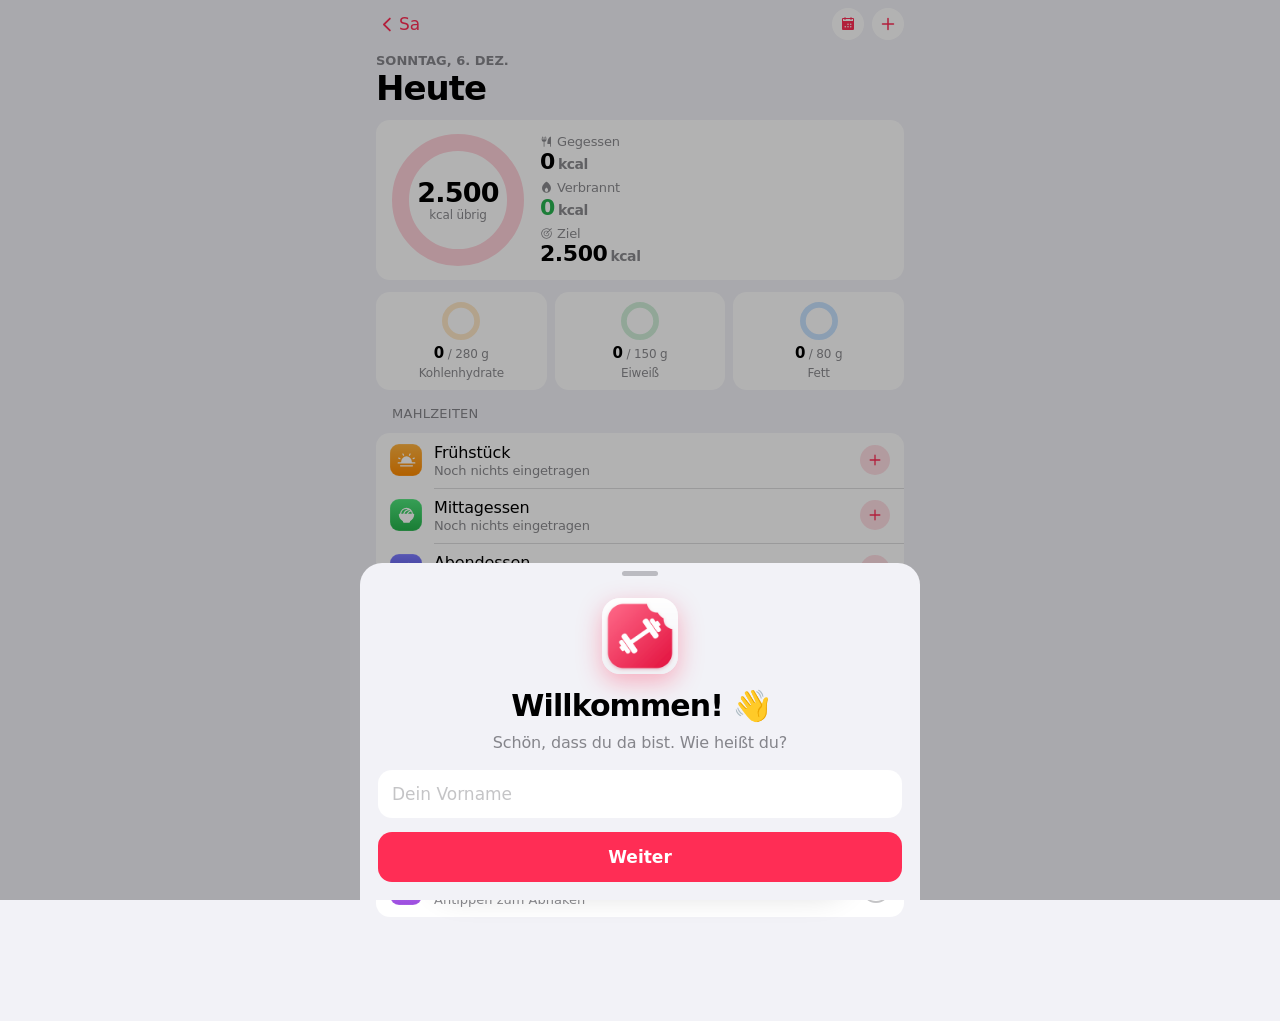
==== index.html @ ae77d9be "Biss Beta: Entwicklungs-Kopie von Biss mit eigenem Speicher und Cache Kopie von sillmorten/morten (S" ====
<!doctype html>
<html lang="de">
<head>
<meta charset="utf-8">
<meta name="viewport" content="width=device-width, initial-scale=1, maximum-scale=1, viewport-fit=cover">
<meta name="apple-mobile-web-app-capable" content="yes">
<meta name="mobile-web-app-capable" content="yes">
<meta name="apple-mobile-web-app-status-bar-style" content="black-translucent">
<meta name="apple-mobile-web-app-title" content="Biss Beta">
<meta name="theme-color" content="#f2f2f7" media="(prefers-color-scheme: light)">
<meta name="theme-color" content="#000000" media="(prefers-color-scheme: dark)">
<meta name="description" content="Biss: Kalorien- und Makro-Tracker ohne Abo. Alle Daten bleiben auf dem Gerät.">
<link rel="manifest" href="manifest.webmanifest">
<link rel="icon" href="icons/icon-32.png" sizes="32x32">
<link rel="icon" href="icons/icon-192.png" sizes="192x192">
<link rel="apple-touch-icon" href="icons/icon-180.png">
<title>Biss Beta</title>
<link rel="stylesheet" href="styles.css">
</head>
<body>
<main id="app"></main>
<nav class="tabbar" id="tabbar"></nav>
<div id="layer"></div>
<div id="toast" role="status" aria-live="polite"></div>
<script src="icons.js"></script>
<script src="foods.js"></script>
<script src="app.js"></script>
</body>
</html>
---- styles.css ----
/* iOS-artiger Look: gruppierte Listen, große Titel, schwebende Tab-Leiste */
:root {
  --bg: #f2f2f7; --g1: #ffffff; --g2: rgba(118,118,128,.12); --g3: #e5e5ea;
  --sep: rgba(60,60,67,.18); --l1: #000; --l2: rgba(60,60,67,.6); --l3: rgba(60,60,67,.3);
  --tint: #ff2d55; --grn: #28b350; --org: #ff9500; --blu: #007aff; --red: #ff3b30;
  --bar: rgba(249,249,251,.78); --barline: rgba(0,0,0,.08); --shadow: 0 8px 28px rgba(0,0,0,.12);
  --sheet: #f2f2f7; --sheetcard: #fff; --dim: rgba(0,0,0,.3);
  --font: -apple-system, BlinkMacSystemFont, "SF Pro Text", "Inter", "Segoe UI", Roboto, system-ui, sans-serif;
  color-scheme: light;
}
@media (prefers-color-scheme: dark) {
  :root {
    --bg: #000; --g1: #1c1c1e; --g2: rgba(118,118,128,.24); --g3: #2c2c2e;
    --sep: rgba(84,84,88,.6); --l1: #fff; --l2: rgba(235,235,245,.6); --l3: rgba(235,235,245,.3);
    --tint: #ff375f; --grn: #30d158; --org: #ff9f0a; --blu: #0a84ff; --red: #ff453a;
    --bar: rgba(30,30,32,.75); --barline: rgba(255,255,255,.1); --shadow: 0 8px 28px rgba(0,0,0,.5);
    --sheet: #1c1c1e; --sheetcard: #2c2c2e; --dim: rgba(0,0,0,.5);
    color-scheme: dark;
  }
}

* { box-sizing: border-box; -webkit-tap-highlight-color: transparent; }
html, body { margin: 0; background: var(--bg); color: var(--l1); font-family: var(--font); font-size: 16px; letter-spacing: -.01em; }
body { min-height: 100vh; overscroll-behavior-y: none; -webkit-user-select: none; user-select: none; }
input, textarea { -webkit-user-select: text; user-select: text; }
button { font: inherit; color: inherit; background: none; border: 0; padding: 0; cursor: pointer; }
button:focus-visible { outline: 2px solid var(--blu); outline-offset: 2px; }
input:focus { outline: none; }
[hidden] { display: none !important; }
.i { width: 1em; height: 1em; flex: none; display: block; }
.num { font-variant-numeric: tabular-nums; }

#app {
  padding: calc(env(safe-area-inset-top, 0px) + 6px) max(16px, env(safe-area-inset-left, 0px)) calc(env(safe-area-inset-bottom, 0px) + 104px) max(16px, env(safe-area-inset-right, 0px));
  max-width: 560px; margin: 0 auto; display: flex; flex-direction: column; gap: 12px;
}

/* Kopfzeile */
.nav { display: flex; align-items: center; justify-content: space-between; min-height: 36px; gap: 8px; }
.nav .grp { display: flex; align-items: center; gap: 8px; }
.navbtn { display: flex; align-items: center; gap: 2px; color: var(--tint); font-size: 17px; padding: 6px 2px; }
.navbtn .i { font-size: 19px; }
.circle { width: 32px; height: 32px; border-radius: 50%; background: var(--g1); color: var(--tint); display: flex; align-items: center; justify-content: center; }
.circle .i { font-size: 16px; }
.pillbtn { background: var(--g2); color: var(--tint); border-radius: 16px; padding: 6px 12px; font-size: 14px; font-weight: 600; }
.lt { margin: 0; font-size: 34px; font-weight: 700; letter-spacing: -.03em; line-height: 1.1; }
.lt small { display: block; font-size: 13px; font-weight: 600; color: var(--l2); letter-spacing: 0; text-transform: uppercase; margin-bottom: 2px; }

/* Karten */
.card { background: var(--g1); border-radius: 14px; padding: 14px 16px; }
.hero { display: flex; align-items: center; gap: 16px; }
.hero .ringwrap { position: relative; width: 132px; height: 132px; flex: none; }
.ringwrap svg { width: 100%; height: 100%; display: block; }
.ringlabel { position: absolute; inset: 0; display: flex; flex-direction: column; align-items: center; justify-content: center; }
.ringlabel b { font-size: 27px; font-weight: 700; letter-spacing: -.03em; }
.ringlabel span { font-size: 12px; color: var(--l2); font-weight: 500; }
.stats { flex: 1; display: flex; flex-direction: column; gap: 6px; min-width: 0; }
.st span { display: flex; align-items: center; gap: 4px; font-size: 13px; color: var(--l2); font-weight: 500; }
.st b { font-size: 22px; font-weight: 700; letter-spacing: -.02em; }
.st b em { font-style: normal; font-size: 14px; color: var(--l2); font-weight: 600; margin-left: 3px; }
.mac { display: grid; grid-template-columns: repeat(3, 1fr); gap: 8px; }
.mc { background: var(--g1); border-radius: 14px; padding: 10px 6px; display: flex; flex-direction: column; align-items: center; gap: 4px; text-align: center; }
.mc svg { width: 38px; height: 38px; }
.mc .v { font-size: 15px; font-weight: 700; }
.mc .v em { font-style: normal; color: var(--l2); font-weight: 500; font-size: 12px; }
.mc .k { font-size: 12px; color: var(--l2); font-weight: 500; }

/* Listen */
.hdr { font-size: 13px; color: var(--l2); text-transform: uppercase; font-weight: 500; padding: 4px 16px 0; letter-spacing: .02em; display: flex; justify-content: space-between; }
.foot { font-size: 13px; color: var(--l2); padding: 0 16px; line-height: 1.4; }
.list { background: var(--g1); border-radius: 14px; overflow: hidden; }
.it { display: flex; align-items: center; gap: 12px; padding: 10px 14px; min-height: 52px; position: relative; width: 100%; text-align: left; }
.it + .it::before { content: ""; position: absolute; top: 0; right: 0; left: 16px; border-top: .5px solid var(--sep); }
.it.hasic + .it::before, .list.icons .it + .it::before { left: 58px; }
button.it:active, .it.tap:active { background: var(--g2); }
.ic { width: 32px; height: 32px; border-radius: 9px; display: flex; align-items: center; justify-content: center; flex: none; color: #fff; box-shadow: inset 0 0 0 .5px rgba(255,255,255,.18); }
.ic .i { font-size: 19px; }
.it .n { flex: 1; min-width: 0; }
.it .n b { display: block; font-size: 16px; font-weight: 500; white-space: nowrap; overflow: hidden; text-overflow: ellipsis; }
.it .n span { display: block; font-size: 13px; color: var(--l2); white-space: nowrap; overflow: hidden; text-overflow: ellipsis; margin-top: 1px; }
.it .k { font-size: 15px; color: var(--l2); font-variant-numeric: tabular-nums; white-space: nowrap; }
.it .k.good { color: var(--grn); }
.chev { color: var(--l3); display: flex; }
.chev .i { font-size: 14px; }
.plus { width: 30px; height: 30px; border-radius: 50%; background: color-mix(in srgb, var(--tint) 16%, transparent); color: var(--tint); display: flex; align-items: center; justify-content: center; flex: none; }
.plus .i { font-size: 14px; }
.it.danger { color: var(--red); justify-content: center; font-weight: 500; }
.it.action { color: var(--tint); font-weight: 500; }
.it.action .i { font-size: 20px; }

/* Eingabezeilen */
.row-in { display: flex; align-items: center; gap: 12px; padding: 6px 14px; min-height: 48px; position: relative; }
.row-in + .row-in::before { content: ""; position: absolute; top: 0; right: 0; left: 16px; border-top: .5px solid var(--sep); }
.row-in label { flex: 1; font-size: 16px; }
.row-in input { width: 110px; text-align: right; font: inherit; font-size: 17px; color: var(--l1); background: transparent; border: 0; padding: 8px 0; }
.row-in input.wide { width: auto; flex: 1.4; min-width: 0; text-align: right; }
.row-in .u { color: var(--l2); font-size: 15px; width: 34px; }
input::placeholder { color: var(--l3); }

/* Segmente */
.seg { display: flex; background: var(--g2); border-radius: 9px; padding: 2px; }
.seg button { flex: 1; text-align: center; font-size: 13px; font-weight: 600; padding: 7px 0; border-radius: 7px; }
.seg button.on { background: var(--g1); box-shadow: 0 2px 6px rgba(0,0,0,.12); }
@media (prefers-color-scheme: dark) { .seg button.on { background: #636366; } }

/* Suche */
.searchrow { display: flex; gap: 8px; }
.srch { flex: 1; display: flex; align-items: center; gap: 8px; background: var(--g2); border-radius: 11px; padding: 0 10px; color: var(--l2); }
.srch .i { font-size: 17px; }
.srch input { flex: 1; min-width: 0; font: inherit; font-size: 17px; background: transparent; border: 0; color: var(--l1); padding: 10px 0; outline: none; }
.srch input::-webkit-search-cancel-button { display: none; }
.scanbtn { width: 46px; border-radius: 11px; background: var(--g2); color: var(--tint); display: flex; align-items: center; justify-content: center; }
.scanbtn .i { font-size: 22px; }
.empty { text-align: center; color: var(--l2); padding: 22px 16px; font-size: 15px; line-height: 1.45; }
.spin { width: 20px; height: 20px; border-radius: 50%; border: 2.5px solid var(--g2); border-top-color: var(--tint); animation: spin .8s linear infinite; margin: 0 auto; }
@keyframes spin { to { transform: rotate(360deg); } }

/* Tab-Leiste */
.tabbar {
  position: fixed; z-index: 20; left: max(14px, env(safe-area-inset-left, 0px)); right: max(14px, env(safe-area-inset-right, 0px));
  bottom: calc(env(safe-area-inset-bottom, 0px) + 10px); max-width: 420px; margin: 0 auto; height: 62px; border-radius: 31px;
  background: var(--bar); -webkit-backdrop-filter: blur(22px) saturate(1.6); backdrop-filter: blur(22px) saturate(1.6);
  border: .5px solid var(--barline); display: flex; justify-content: space-around; align-items: center; box-shadow: var(--shadow); padding: 0 6px;
}
.tb { display: flex; flex-direction: column; align-items: center; gap: 2px; font-size: 10px; font-weight: 600; color: var(--l2); padding: 6px 18px; border-radius: 24px; }
.tb .i { font-size: 24px; }
.tb.on { color: var(--tint); background: var(--g2); }

/* Ebenen: Sheets und Vollbild-Seiten */
.dim { position: fixed; inset: 0; background: var(--dim); z-index: 40; opacity: 0; transition: opacity .25s; }
.dim.in { opacity: 1; }
.sheet {
  position: fixed; left: 0; right: 0; bottom: 0; z-index: 41; max-height: 92vh; overflow-y: auto; -webkit-overflow-scrolling: touch;
  background: var(--sheet); border-radius: 22px 22px 0 0; max-width: 560px; margin: 0 auto;
  padding: 8px max(18px, env(safe-area-inset-left, 0px)) calc(env(safe-area-inset-bottom, 0px) + 18px) max(18px, env(safe-area-inset-right, 0px));
  display: flex; flex-direction: column; gap: 14px; transform: translateY(100%); transition: transform .32s cubic-bezier(.2,.9,.3,1);
}
.sheet.in { transform: none; }
.sheet .list, .sheet .card { background: var(--sheetcard); }
.grab { width: 36px; height: 5px; border-radius: 3px; background: var(--l3); margin: 0 auto; flex: none; }
.sh { display: flex; justify-content: space-between; align-items: flex-start; gap: 12px; }
.sh .t { min-width: 0; }
.sh b { display: block; font-size: 20px; font-weight: 700; letter-spacing: -.02em; }
.sh span { color: var(--l2); font-size: 14px; }
.xb { width: 30px; height: 30px; border-radius: 50%; background: var(--g2); display: flex; align-items: center; justify-content: center; color: var(--l2); flex: none; }
.xb .i { font-size: 14px; }
.xb.star { color: var(--org); }
.sh .acts { display: flex; gap: 8px; }
.amt { display: flex; align-items: baseline; justify-content: center; gap: 6px; }
.amt input { width: 2.2em; max-width: 100%; text-align: center; font: inherit; font-size: 56px; font-weight: 700; letter-spacing: -.04em; background: transparent; border: 0; color: var(--l1); padding: 0; outline: none; }
.amt span { font-size: 20px; color: var(--l2); font-weight: 600; }
.pills { display: flex; gap: 8px; justify-content: center; flex-wrap: wrap; }
.pill { padding: 8px 14px; border-radius: 18px; background: var(--g2); font-size: 14px; font-weight: 600; }
.pill.on { background: color-mix(in srgb, var(--tint) 20%, transparent); color: var(--tint); }
.nut { display: grid; grid-template-columns: repeat(4, 1fr); background: var(--sheetcard); border-radius: 14px; padding: 12px 0; text-align: center; }
.nut div + div { border-left: .5px solid var(--sep); }
.nut b { display: block; font-size: 17px; font-weight: 700; }
.nut span { font-size: 12px; color: var(--l2); }
.btn { display: block; width: 100%; background: var(--tint); color: #fff; border-radius: 14px; padding: 15px; text-align: center; font-weight: 600; font-size: 17px; }
.btn:active { opacity: .85; }
.btn.sec { background: var(--g2); color: var(--tint); }
.btn.del { background: transparent; color: var(--red); padding: 8px; }
.btn[disabled] { opacity: .4; }
.chips { display: flex; gap: 8px; flex-wrap: wrap; }
.chip { display: flex; align-items: center; gap: 6px; padding: 8px 12px; border-radius: 18px; background: var(--g2); font-size: 14px; font-weight: 600; }
.chip .i { font-size: 16px; }
.chip.on { background: var(--tint); color: #fff; }
.note { font-size: 13px; color: var(--l2); line-height: 1.45; text-align: center; }
.steps { margin: 0; padding: 0 0 0 20px; display: flex; flex-direction: column; gap: 10px; font-size: 15px; line-height: 1.45; }
.steps b { font-weight: 600; }
.qrbox { align-self: center; background: #fff; border-radius: 22px; padding: 14px; box-shadow: 0 6px 24px rgba(0,0,0,.08); }
.qrbox img { display: block; width: min(280px, 70vw); height: auto; }

.page {
  position: fixed; inset: 0; z-index: 30; background: var(--bg); overflow-y: auto; -webkit-overflow-scrolling: touch;
  transform: translateY(100%); transition: transform .32s cubic-bezier(.2,.9,.3,1);
}
.page.in { transform: none; }
.page .inner {
  max-width: 560px; margin: 0 auto; display: flex; flex-direction: column; gap: 12px;
  padding: calc(env(safe-area-inset-top, 0px) + 8px) max(16px, env(safe-area-inset-left, 0px)) calc(env(safe-area-inset-bottom, 0px) + 24px) max(16px, env(safe-area-inset-right, 0px));
}
.page .navtitle { font-weight: 600; font-size: 17px; color: var(--l1); }
.page .sticky { position: sticky; top: 0; z-index: 2; background: var(--bg); padding-top: calc(env(safe-area-inset-top, 0px) + 8px); margin-top: calc(-1 * (env(safe-area-inset-top, 0px) + 8px)); padding-bottom: 6px; display: flex; flex-direction: column; gap: 10px; }

/* Scanner */
.scanner { position: fixed; inset: 0; z-index: 120; background: #000; color: #fff; }
.scanner video { position: absolute; inset: 0; width: 100%; height: 100%; object-fit: cover; }
.scanframe { position: absolute; left: 50%; top: 42%; width: min(78vw, 340px); height: 170px; transform: translate(-50%, -50%); border-radius: 20px; box-shadow: 0 0 0 100vmax rgba(0,0,0,.5); border: 2px solid rgba(255,255,255,.9); }
.scanframe::after { content: ""; position: absolute; left: 12px; right: 12px; top: 50%; height: 2px; background: #ff375f; box-shadow: 0 0 12px #ff375f; animation: scanline 1.6s ease-in-out infinite alternate; }
@keyframes scanline { from { transform: translateY(-60px); } to { transform: translateY(60px); } }
.scantext { position: absolute; left: 0; right: 0; top: calc(42% + 110px); text-align: center; font-size: 16px; font-weight: 500; padding: 0 24px; }
.scanclose { position: absolute; top: calc(env(safe-area-inset-top, 0px) + 12px); right: max(16px, env(safe-area-inset-right, 0px)); width: 36px; height: 36px; border-radius: 50%; background: rgba(60,60,60,.6); display: flex; align-items: center; justify-content: center; color: #fff; -webkit-backdrop-filter: blur(10px); backdrop-filter: blur(10px); }
.scanclose .i { font-size: 16px; }
.scanmanual { position: absolute; left: 50%; transform: translateX(-50%); bottom: calc(env(safe-area-inset-bottom, 0px) + 36px); background: rgba(60,60,60,.6); color: #fff; padding: 12px 20px; border-radius: 22px; font-weight: 600; -webkit-backdrop-filter: blur(10px); backdrop-filter: blur(10px); white-space: nowrap; }

/* Verlauf */
.ctop { font-size: 13px; color: var(--l2); font-weight: 600; text-transform: uppercase; }
.big { display: flex; align-items: baseline; gap: 6px; margin-top: 2px; }
.big b { font-size: 28px; font-weight: 700; letter-spacing: -.03em; }
.big span { color: var(--l2); font-size: 14px; font-weight: 500; }
.range { font-size: 13px; color: var(--l2); }
.chart { display: flex; align-items: flex-end; gap: var(--gap, 8px); height: 150px; position: relative; margin-top: 10px; padding-bottom: 20px; }
.chart .goal { position: absolute; left: 0; right: 0; border-top: 1.5px dashed var(--l3); }
.chart .goal span { position: absolute; right: 0; top: -17px; font-size: 10px; color: var(--l2); font-weight: 600; }
.chart .col { flex: 1; height: 100%; display: flex; flex-direction: column; justify-content: flex-end; align-items: center; position: relative; min-width: 0; }
.chart .col i { width: 100%; border-radius: 4px 4px 2px 2px; background: var(--tint); min-height: 3px; }
.chart .col i.over { background: var(--org); }
.chart .col i.none { background: var(--g2); }
.chart .col i.today { opacity: .55; }
.chart .col em { position: absolute; bottom: -19px; font-style: normal; font-size: 11px; color: var(--l2); font-weight: 600; white-space: nowrap; }
.wchart svg { width: 100%; height: auto; display: block; }

#toast {
  position: fixed; left: 50%; bottom: calc(env(safe-area-inset-bottom, 0px) + 86px); transform: translate(-50%, 20px); z-index: 80;
  background: var(--l1); color: var(--bg); padding: 11px 18px; border-radius: 20px; font-size: 15px; font-weight: 600; opacity: 0;
  pointer-events: none; transition: opacity .2s, transform .2s; max-width: calc(100vw - 40px); text-align: center;
}
#toast.show { opacity: 1; transform: translate(-50%, 0); }

@media (prefers-reduced-motion: reduce) {
  .sheet, .page, .dim, #toast { transition: none; }
  .scanframe::after, .spin { animation: none; }
}

/* Begrüßung */
.greet { margin: -6px 0 2px; font-size: 16px; font-weight: 600; color: var(--l2); }
.hello { display: flex; flex-direction: column; align-items: center; text-align: center; gap: 8px; padding: 8px 4px 2px; }
.hello-ic { width: 76px; height: 76px; border-radius: 18px; box-shadow: 0 8px 24px color-mix(in srgb, var(--tint) 35%, transparent); }
.hello h2 { margin: 6px 0 0; font-size: 30px; font-weight: 800; letter-spacing: -.03em; }
.hello p { margin: 0; font-size: 16px; line-height: 1.45; color: var(--l2); max-width: 32ch; }

/* Streaks und Abzeichen */
.hdr button { text-transform: none; color: var(--tint); font-size: 15px; font-weight: 500; letter-spacing: 0; margin-top: -2px; }
.streak { align-self: flex-start; display: flex; align-items: center; gap: 6px; background: var(--g1); border-radius: 18px; padding: 7px 10px 7px 12px; font-size: 14px; font-weight: 600; margin-top: -4px; }
.streak b { font-weight: 800; color: var(--tint); }
.streak span { color: var(--l2); font-weight: 500; }
.streak span::before { content: "·"; margin-right: 6px; }
.streak .i { font-size: 12px; color: var(--l3); }
.streaks { display: grid; grid-template-columns: 1fr 1fr; padding: 16px 0; }
.sk { display: flex; flex-direction: column; align-items: center; text-align: center; gap: 1px; }
.sk + .sk { border-left: .5px solid var(--sep); }
.sk .e { font-size: 26px; line-height: 1.2; }
.sk b { font-size: 34px; font-weight: 800; letter-spacing: -.03em; line-height: 1.1; }
.sk span { font-size: 13px; color: var(--l2); font-weight: 500; }
.sk em { font-style: normal; font-size: 12px; color: var(--l2); margin-top: 4px; background: var(--g2); padding: 2px 8px; border-radius: 10px; font-weight: 600; }
.badges { display: grid; grid-template-columns: repeat(3, 1fr); gap: 8px; }
.bdg { background: var(--sheetcard); border-radius: 14px; padding: 12px 8px 10px; display: flex; flex-direction: column; align-items: center; text-align: center; gap: 2px; min-width: 0; }
.bdg .e { font-size: 34px; line-height: 1.15; margin-bottom: 2px; }
.bdg b { font-size: 13px; font-weight: 700; line-height: 1.2; }
.bdg span { font-size: 11px; color: var(--l2); line-height: 1.3; }
.bdg em { font-style: normal; font-size: 11px; font-weight: 600; color: var(--tint); margin-top: 4px; }
.bdg.off .e { filter: grayscale(1); opacity: .35; }
.bdg.off b { color: var(--l2); }
.bdg.off em { color: var(--l2); margin-top: 2px; }
.bdg i { display: block; width: 70%; height: 4px; border-radius: 2px; margin-top: 6px; background: linear-gradient(90deg, var(--tint) var(--p), var(--g2) var(--p)); }

/* Supplements */
.chk { width: 28px; height: 28px; border-radius: 50%; border: 2px solid var(--l3); display: flex; align-items: center; justify-content: center; color: transparent; flex: none; transition: background .15s, border-color .15s; }
.chk .i { font-size: 15px; }
.chk.on { background: var(--grn); border-color: var(--grn); color: #fff; }

/* Körper */
.iconbtn { display: flex; align-items: center; justify-content: center; gap: 8px; }
.iconbtn .i { font-size: 20px; }
.it.sel { background: color-mix(in srgb, var(--tint) 9%, transparent); }
.cmp { display: grid; grid-template-columns: 1fr 1fr; gap: 10px; padding: 12px; }
.cmp figure { margin: 0; display: flex; flex-direction: column; gap: 6px; }
.cmp img { width: 100%; aspect-ratio: 1; object-fit: cover; border-radius: 10px; background: var(--g2); display: block; }
.cmp figcaption { font-size: 12px; color: var(--l2); font-weight: 600; text-align: center; }
.cmp p { grid-column: 1 / -1; margin: 0; text-align: center; font-size: 13px; color: var(--l2); }
.phgrid { display: grid; grid-template-columns: repeat(3, 1fr); gap: 4px; border-radius: 14px; overflow: hidden; }
.phgrid button { position: relative; aspect-ratio: 1; background: var(--g2); }
.phgrid img { width: 100%; height: 100%; object-fit: cover; display: block; }
.phgrid img:not([src]), .cmp img:not([src]) { visibility: hidden; }
.phgrid span { position: absolute; left: 6px; bottom: 5px; font-size: 11px; font-weight: 700; color: #fff; text-shadow: 0 1px 3px rgba(0,0,0,.6); }
.phfull { width: 100%; border-radius: 14px; display: block; background: var(--g2); min-height: 200px; object-fit: contain; max-height: 68vh; }

.ver { text-align: center; font-size: 12px; color: var(--l3); margin: 4px 0 0; }
.ta { width: 100%; font: inherit; font-size: 17px; line-height: 1.4; color: var(--l1); background: var(--sheetcard); border: 0; border-radius: 14px; padding: 12px 14px; resize: none; }

/* Zeitraum-Navigation und Kalender */
.pnav { display: flex; align-items: center; justify-content: space-between; gap: 10px; }
.pnav > div { text-align: center; min-width: 0; }
.pnav b { display: block; font-size: 17px; font-weight: 700; }
.pnav span { font-size: 13px; color: var(--l2); }
.pnav .xb { color: var(--tint); }
.pnav .xb[disabled] { opacity: .3; }
.lt[data-act] { cursor: pointer; }
.cgrid { display: grid; grid-template-columns: repeat(7, 1fr); gap: 4px 0; margin-top: 12px; text-align: center; }
.cgrid em { font-style: normal; font-size: 12px; font-weight: 600; color: var(--l2); padding-bottom: 4px; }
.cd { position: relative; height: 42px; display: flex; align-items: center; justify-content: center; font-size: 17px; font-variant-numeric: tabular-nums; border-radius: 50%; width: 42px; margin: 0 auto; }
.cd i { position: absolute; bottom: 4px; left: 50%; width: 5px; height: 5px; margin-left: -2.5px; border-radius: 50%; }
.cd.td { color: var(--tint); font-weight: 700; }
.cd.sel { background: var(--tint); color: #fff; font-weight: 700; }
.cd.sel i { background: #fff !important; }
.cd.fut { color: var(--l3); }
.cd:active:not([disabled]) { background: var(--g2); }
i.g { background: var(--grn); }
i.o { background: var(--org); }
.clegend { display: flex; justify-content: center; gap: 16px; margin-top: 10px; font-size: 12px; color: var(--l2); }
.clegend span { display: flex; align-items: center; gap: 5px; }
.clegend i { width: 7px; height: 7px; border-radius: 50%; display: block; }

/* Ziel-Rechner */
.calcres .eta { margin-top: 12px; padding: 10px 12px; border-radius: 12px; background: color-mix(in srgb, var(--tint) 10%, transparent); font-size: 15px; line-height: 1.35; }
.calcres .eta b { color: var(--tint); }
.calcres .eta span { display: block; font-size: 13px; color: var(--l2); margin-top: 2px; }
#cAct .chk.on { background: var(--tint); border-color: var(--tint); }

/* Sperr-Bildschirm */
#lock { position: fixed; inset: 0; z-index: 100; background: var(--bg); display: flex; align-items: center; justify-content: center; padding: 24px; padding-top: calc(env(safe-area-inset-top, 0px) + 24px); padding-bottom: calc(env(safe-area-inset-bottom, 0px) + 24px); }
#lock { animation: lkFade .35s ease-out both; }
#lock .hello-ic { position: relative; width: 104px; height: 104px; border-radius: 24px; -webkit-tap-highlight-color: transparent; }
.lk-ic { position: relative; margin-bottom: 18px; animation: lkPop .6s cubic-bezier(.34,1.56,.64,1) both, lkFloat 3.2s ease-in-out .6s infinite; }
.lk-glow { position: absolute; inset: -14px; border-radius: 34px; background: var(--tint); opacity: .25; filter: blur(18px); animation: lkGlow 3.2s ease-in-out infinite; }
.lk-badge { position: absolute; right: -12px; bottom: -12px; width: 44px; height: 44px; border-radius: 50%; background: var(--g1); color: var(--tint); display: flex; align-items: center; justify-content: center; box-shadow: 0 4px 14px rgba(0,0,0,.18); transform-origin: 50% 20%; animation: lkDrop .5s cubic-bezier(.34,1.56,.64,1) .45s both, lkShake 3.2s ease-in-out 1.2s infinite; }
.lk-badge svg { width: 24px; height: 24px; }
.lk-in { animation: lkUp .5s ease-out both; }
@keyframes lkFade { from { opacity: 0; } }
@keyframes lkPop { from { opacity: 0; transform: scale(.5); } }
@keyframes lkFloat { 50% { transform: translateY(-8px); } }
@keyframes lkGlow { 50% { opacity: .45; transform: scale(1.06); } }
@keyframes lkDrop { from { opacity: 0; transform: translateY(-30px) scale(.4); } }
@keyframes lkShake { 0%, 30%, 100% { transform: rotate(0); } 5% { transform: rotate(-16deg); } 10% { transform: rotate(14deg); } 15% { transform: rotate(-10deg); } 20% { transform: rotate(6deg); } 25% { transform: rotate(-3deg); } }
@keyframes lkUp { from { opacity: 0; transform: translateY(14px); } }
#lock { overflow: hidden; }
#lock .hello { position: relative; z-index: 1; }
.lk-float { position: absolute; inset: 0; z-index: -1; pointer-events: none; }
.lk-float span { position: absolute; bottom: -60px; opacity: .4; animation: lkRise linear infinite; }
@keyframes lkRise { to { transform: translateY(calc(-100vh - 120px)) rotate(40deg); } }
.lk-badge { cursor: pointer; -webkit-tap-highlight-color: transparent; }
#lockIc { cursor: pointer; user-select: none; -webkit-user-select: none; -webkit-touch-callout: none; }
#lockIc.lk-rep { animation: lkRep .28s cubic-bezier(.34,1.56,.64,1); }
@keyframes lkRep { 40% { transform: scale(.86) translateY(6px); } 70% { transform: scale(1.08) translateY(-10px); } }
.lk-plus { position: absolute; top: -6px; font-weight: 800; font-size: 20px; color: var(--tint); pointer-events: none; animation: lkPlus .7s ease-out forwards; }
@keyframes lkPlus { to { opacity: 0; transform: translateY(-46px); } }
.lk-code { display: flex; gap: 8px; margin-top: 18px; width: min(320px, 86vw); }
.lk-code input { flex: 1; min-width: 0; font: inherit; font-size: 17px; color: var(--l1); background: var(--g1); border: 0; border-radius: 14px; padding: 12px 14px; box-shadow: 0 2px 10px rgba(0,0,0,.06); text-align: center; letter-spacing: .04em; }
.scanner.qr .scanframe { height: min(70vw, 280px); width: min(70vw, 280px); }
.scanner.qr .scantext { top: calc(42% + min(35vw, 140px) + 24px); }
.lk-code button { background: var(--tint); color: #fff; font-weight: 600; font-size: 17px; border-radius: 14px; padding: 0 18px; }
.lk-code.lk-no { animation: lkNo .4s ease-in-out; }
@keyframes lkNo { 20%, 60% { transform: translateX(-10px); } 40%, 80% { transform: translateX(10px); } }
#lock.lk-out { animation: lkOut .45s ease-in forwards; }
@keyframes lkOut { to { opacity: 0; transform: scale(1.08); } }
.lk-game { margin-top: 18px; display: flex; flex-direction: column; align-items: center; gap: 2px; }
.lk-game b { font-size: 40px; font-weight: 800; line-height: 1; color: var(--tint); font-variant-numeric: tabular-nums; }
.lk-game span { font-size: 13px; color: var(--l2); font-weight: 600; text-transform: uppercase; letter-spacing: .06em; }
.lk-game small { font-size: 14px; color: var(--l2); margin-top: 6px; }
@media (prefers-reduced-motion: reduce) { #lock, #lock * { animation: none !important; } .lk-float { display: none; } }
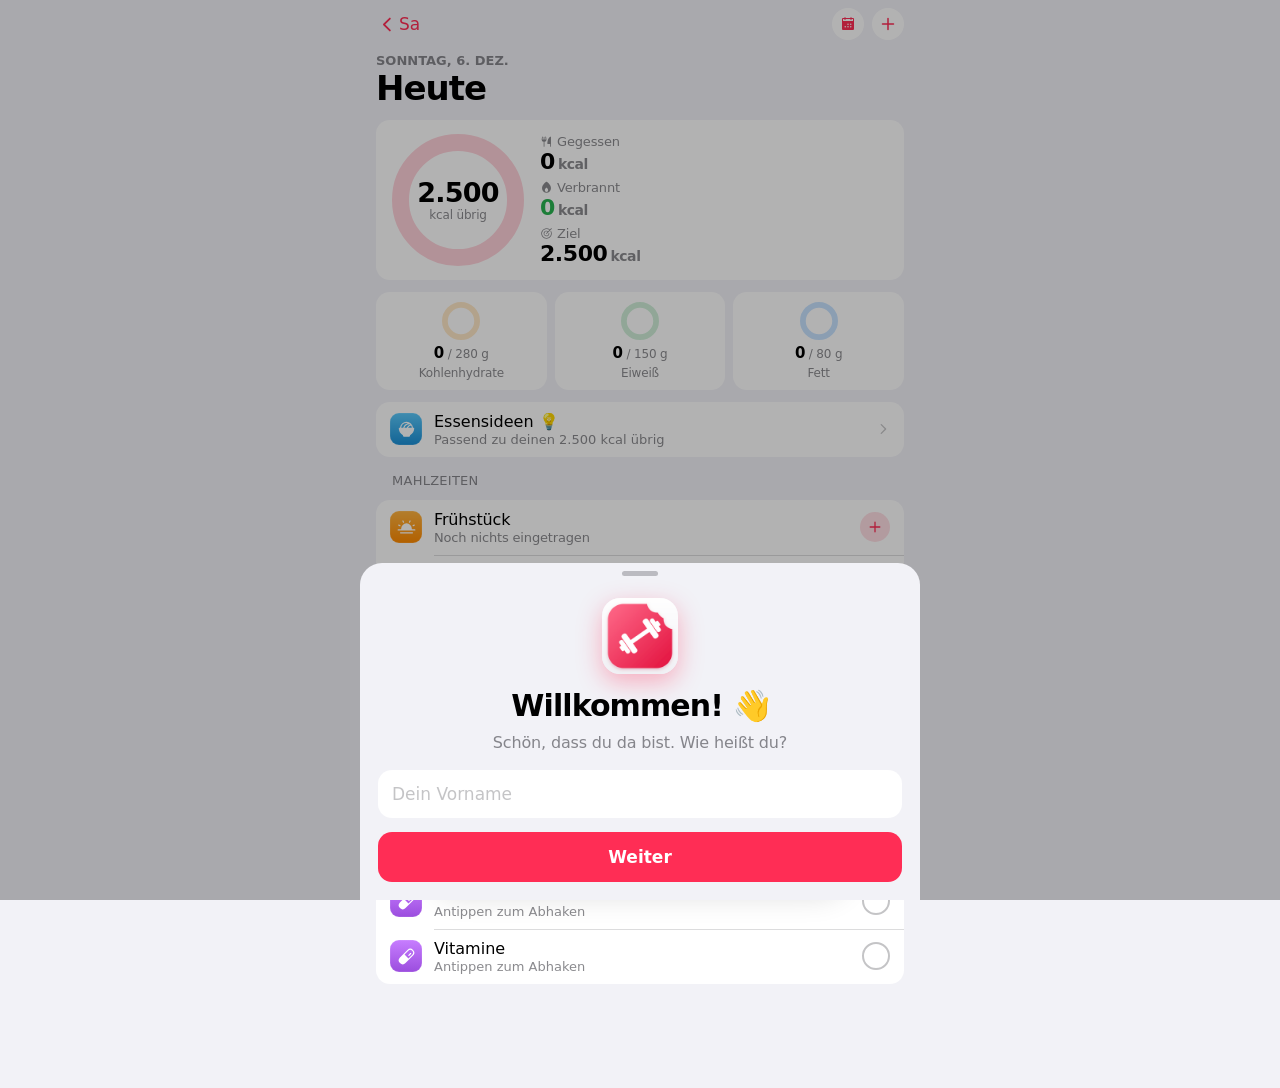
==== commit 1148d429: "Essensideen zum Abnehmen und Zunehmen, passend zu den übrigen Kalorien; Version 1.18.0, Cache v8 Co-" ====
--- a/index.html
+++ b/index.html
@@ -24,6 +24,7 @@
 <div id="toast" role="status" aria-live="polite"></div>
 <script src="icons.js"></script>
 <script src="foods.js"></script>
+<script src="ideas.js"></script>
 <script src="app.js"></script>
 </body>
 </html>
--- a/styles.css
+++ b/styles.css
@@ -308,44 +308,98 @@
 .calcres .eta span { display: block; font-size: 13px; color: var(--l2); margin-top: 2px; }
 #cAct .chk.on { background: var(--tint); border-color: var(--tint); }
 
-/* Sperr-Bildschirm */
-#lock { position: fixed; inset: 0; z-index: 100; background: var(--bg); display: flex; align-items: center; justify-content: center; padding: 24px; padding-top: calc(env(safe-area-inset-top, 0px) + 24px); padding-bottom: calc(env(safe-area-inset-bottom, 0px) + 24px); }
-#lock { animation: lkFade .35s ease-out both; }
-#lock .hello-ic { position: relative; width: 104px; height: 104px; border-radius: 24px; -webkit-tap-highlight-color: transparent; }
-.lk-ic { position: relative; margin-bottom: 18px; animation: lkPop .6s cubic-bezier(.34,1.56,.64,1) both, lkFloat 3.2s ease-in-out .6s infinite; }
-.lk-glow { position: absolute; inset: -14px; border-radius: 34px; background: var(--tint); opacity: .25; filter: blur(18px); animation: lkGlow 3.2s ease-in-out infinite; }
-.lk-badge { position: absolute; right: -12px; bottom: -12px; width: 44px; height: 44px; border-radius: 50%; background: var(--g1); color: var(--tint); display: flex; align-items: center; justify-content: center; box-shadow: 0 4px 14px rgba(0,0,0,.18); transform-origin: 50% 20%; animation: lkDrop .5s cubic-bezier(.34,1.56,.64,1) .45s both, lkShake 3.2s ease-in-out 1.2s infinite; }
-.lk-badge svg { width: 24px; height: 24px; }
-.lk-in { animation: lkUp .5s ease-out both; }
-@keyframes lkFade { from { opacity: 0; } }
-@keyframes lkPop { from { opacity: 0; transform: scale(.5); } }
-@keyframes lkFloat { 50% { transform: translateY(-8px); } }
-@keyframes lkGlow { 50% { opacity: .45; transform: scale(1.06); } }
-@keyframes lkDrop { from { opacity: 0; transform: translateY(-30px) scale(.4); } }
-@keyframes lkShake { 0%, 30%, 100% { transform: rotate(0); } 5% { transform: rotate(-16deg); } 10% { transform: rotate(14deg); } 15% { transform: rotate(-10deg); } 20% { transform: rotate(6deg); } 25% { transform: rotate(-3deg); } }
-@keyframes lkUp { from { opacity: 0; transform: translateY(14px); } }
-#lock { overflow: hidden; }
-#lock .hello { position: relative; z-index: 1; }
-.lk-float { position: absolute; inset: 0; z-index: -1; pointer-events: none; }
-.lk-float span { position: absolute; bottom: -60px; opacity: .4; animation: lkRise linear infinite; }
-@keyframes lkRise { to { transform: translateY(calc(-100vh - 120px)) rotate(40deg); } }
-.lk-badge { cursor: pointer; -webkit-tap-highlight-color: transparent; }
-#lockIc { cursor: pointer; user-select: none; -webkit-user-select: none; -webkit-touch-callout: none; }
-#lockIc.lk-rep { animation: lkRep .28s cubic-bezier(.34,1.56,.64,1); }
-@keyframes lkRep { 40% { transform: scale(.86) translateY(6px); } 70% { transform: scale(1.08) translateY(-10px); } }
-.lk-plus { position: absolute; top: -6px; font-weight: 800; font-size: 20px; color: var(--tint); pointer-events: none; animation: lkPlus .7s ease-out forwards; }
-@keyframes lkPlus { to { opacity: 0; transform: translateY(-46px); } }
-.lk-code { display: flex; gap: 8px; margin-top: 18px; width: min(320px, 86vw); }
-.lk-code input { flex: 1; min-width: 0; font: inherit; font-size: 17px; color: var(--l1); background: var(--g1); border: 0; border-radius: 14px; padding: 12px 14px; box-shadow: 0 2px 10px rgba(0,0,0,.06); text-align: center; letter-spacing: .04em; }
-.scanner.qr .scanframe { height: min(70vw, 280px); width: min(70vw, 280px); }
-.scanner.qr .scantext { top: calc(42% + min(35vw, 140px) + 24px); }
-.lk-code button { background: var(--tint); color: #fff; font-weight: 600; font-size: 17px; border-radius: 14px; padding: 0 18px; }
-.lk-code.lk-no { animation: lkNo .4s ease-in-out; }
-@keyframes lkNo { 20%, 60% { transform: translateX(-10px); } 40%, 80% { transform: translateX(10px); } }
-#lock.lk-out { animation: lkOut .45s ease-in forwards; }
-@keyframes lkOut { to { opacity: 0; transform: scale(1.08); } }
-.lk-game { margin-top: 18px; display: flex; flex-direction: column; align-items: center; gap: 2px; }
-.lk-game b { font-size: 40px; font-weight: 800; line-height: 1; color: var(--tint); font-variant-numeric: tabular-nums; }
-.lk-game span { font-size: 13px; color: var(--l2); font-weight: 600; text-transform: uppercase; letter-spacing: .06em; }
-.lk-game small { font-size: 14px; color: var(--l2); margin-top: 6px; }
-@media (prefers-reduced-motion: reduce) { #lock, #lock * { animation: none !important; } .lk-float { display: none; } }
+/* Wartungs-Seite (immer dunkel, filmisch) */
+#lock { position: fixed; inset: 0; z-index: 100; overflow: hidden; background: #050507; color: #fff; display: flex; align-items: center; justify-content: center;
+  padding: calc(env(safe-area-inset-top, 0px) + 24px) 24px calc(env(safe-area-inset-bottom, 0px) + 24px); animation: mxFade .8s ease-out both; }
+.mx-bg, .mx-bg i { position: absolute; inset: 0; pointer-events: none; }
+.mx-bg .o1, .mx-bg .o2, .mx-bg .o3 { inset: auto; border-radius: 50%; filter: blur(70px); mix-blend-mode: screen; opacity: .55; }
+.mx-bg .o1 { width: 120vmax; height: 120vmax; left: -60vmax; top: -50vmax; background: radial-gradient(circle, #ff2d55 0%, transparent 60%); animation: mxO1 22s ease-in-out infinite alternate; }
+.mx-bg .o2 { width: 110vmax; height: 110vmax; right: -60vmax; bottom: -55vmax; background: radial-gradient(circle, #ff8a3d 0%, transparent 60%); opacity: .4; animation: mxO2 26s ease-in-out infinite alternate; }
+.mx-bg .o3 { width: 90vmax; height: 90vmax; left: 10vmax; top: 30vmax; background: radial-gradient(circle, #6d28d9 0%, transparent 62%); opacity: .35; animation: mxO3 30s ease-in-out infinite alternate; }
+.mx-bg .sweep { inset: -50%; background: conic-gradient(from 0deg, transparent 0 70%, rgba(255,255,255,.06) 80%, transparent 90%); animation: mxSpin 18s linear infinite; }
+.mx-bg .grain { opacity: .08; background-image: url("data:image/svg+xml,%3Csvg xmlns='http://www.w3.org/2000/svg' width='160' height='160'%3E%3Cfilter id='n'%3E%3CfeTurbulence type='fractalNoise' baseFrequency='.9' numOctaves='2' stitchTiles='stitch'/%3E%3C/filter%3E%3Crect width='100%25' height='100%25' filter='url(%23n)'/%3E%3C/svg%3E"); animation: mxGrain 1s steps(4) infinite; }
+.mx-bg .vig { background: radial-gradient(ellipse at center, transparent 35%, rgba(0,0,0,.75) 100%); }
+.mx { position: relative; z-index: 1; display: flex; flex-direction: column; align-items: center; text-align: center; width: min(380px, 100%); }
+.mx-tag { display: inline-flex; align-items: center; gap: 8px; padding: 7px 14px; border-radius: 99px; font-size: 12px; font-weight: 600; letter-spacing: .22em; text-transform: uppercase; color: rgba(255,255,255,.75);
+  background: rgba(255,255,255,.06); border: 1px solid rgba(255,255,255,.12); -webkit-backdrop-filter: blur(12px); backdrop-filter: blur(12px); -webkit-tap-highlight-color: transparent; }
+.mx-tag .dot { width: 7px; height: 7px; border-radius: 50%; background: #ff375f; box-shadow: 0 0 0 0 rgba(255,55,95,.7); animation: mxPulse 2s ease-out infinite; }
+.mx-ic { position: relative; width: 116px; height: 116px; margin: 34px 0 30px; }
+.mx-ic img { position: relative; width: 116px; height: 116px; border-radius: 27px; display: block; box-shadow: 0 24px 60px rgba(255,45,85,.45), 0 0 0 1px rgba(255,255,255,.08); animation: mxFloat 6s ease-in-out infinite; }
+.mx-ic .ring { position: absolute; inset: -26px; border-radius: 50%; padding: 1.5px; background: conic-gradient(from 0deg, transparent 0 35%, #ff375f 70%, #ffd0a0 85%, transparent 100%); animation: mxSpin 4s linear infinite;
+  -webkit-mask: linear-gradient(#000 0 0) content-box, linear-gradient(#000 0 0); -webkit-mask-composite: xor; mask-composite: exclude; opacity: .9; }
+.mx-ic .gloss { position: absolute; inset: 0; border-radius: 27px; overflow: hidden; animation: mxFloat 6s ease-in-out infinite; }
+.mx-ic .gloss::after { content: ""; position: absolute; top: -20%; bottom: -20%; width: 40%; left: -60%; transform: skewX(-20deg); background: linear-gradient(90deg, transparent, rgba(255,255,255,.55), transparent); animation: mxGloss 4.5s ease-in-out 1.5s infinite; }
+#lock h2 { margin: 0; font-family: 'Inter Display', Inter, -apple-system, system-ui, sans-serif; font-size: clamp(34px, 10vw, 46px); font-weight: 800; letter-spacing: -.035em; line-height: 1.05;
+  background: linear-gradient(100deg, #fff 0%, #fff 40%, #ffc2d0 50%, #fff 60%, #fff 100%); background-size: 250% 100%; -webkit-background-clip: text; background-clip: text; color: transparent; animation: mxIn .9s cubic-bezier(.2,.8,.2,1) .45s both, mxShine 6s ease-in-out 2s infinite; }
+.mx-sub { margin: 14px 0 0; font-size: 16px; line-height: 1.5; color: rgba(255,255,255,.62); max-width: 30ch; }
+.mx-bar { position: relative; width: min(240px, 70%); height: 2px; margin-top: 34px; border-radius: 2px; background: rgba(255,255,255,.1); overflow: hidden; }
+.mx-bar i { position: absolute; top: 0; bottom: 0; width: 40%; border-radius: 2px; background: linear-gradient(90deg, transparent, #ff375f, #ffb36b, transparent); box-shadow: 0 0 12px #ff375f; animation: mxBar 2.2s cubic-bezier(.65,0,.35,1) infinite; }
+.mx-step { margin-top: 14px; height: 20px; font-size: 13px; font-weight: 500; letter-spacing: .04em; color: rgba(255,255,255,.5); }
+.mx-step span { display: inline-block; transition: opacity .45s, transform .45s, filter .45s; }
+.mx-step span.out { opacity: 0; transform: translateY(-6px); filter: blur(4px); }
+.mx-foot { margin: 40px 0 0; font-size: 12px; line-height: 1.5; color: rgba(255,255,255,.38); }
+.mx-in { animation: mxIn .9s cubic-bezier(.2,.8,.2,1) both; }
+#lock.mx-out { animation: mxOut .7s cubic-bezier(.6,0,.4,1) forwards; }
+@keyframes mxFade { from { opacity: 0; } }
+@keyframes mxIn { from { opacity: 0; transform: translateY(18px); filter: blur(8px); } }
+@keyframes mxOut { to { opacity: 0; transform: scale(1.06); filter: blur(10px); } }
+@keyframes mxO1 { to { transform: translate(18vmax, 22vmax) scale(1.1); } }
+@keyframes mxO2 { to { transform: translate(-20vmax, -18vmax) scale(1.15); } }
+@keyframes mxO3 { to { transform: translate(-14vmax, -26vmax) scale(.9); } }
+@keyframes mxSpin { to { transform: rotate(360deg); } }
+@keyframes mxGrain { 25% { transform: translate(-3%, 2%); } 50% { transform: translate(2%, -3%); } 75% { transform: translate(-2%, -2%); } }
+@keyframes mxPulse { 70% { box-shadow: 0 0 0 9px rgba(255,55,95,0); } 100% { box-shadow: 0 0 0 0 rgba(255,55,95,0); } }
+@keyframes mxFloat { 50% { transform: translateY(-7px); } }
+@keyframes mxGloss { 0% { left: -60%; } 45%, 100% { left: 130%; } }
+@keyframes mxShine { 0%, 100% { background-position: 100% 0; } 50% { background-position: 0 0; } }
+@keyframes mxBar { 0% { left: -40%; } 100% { left: 100%; } }
+@keyframes mxNo { 20%, 60% { transform: translateX(-10px); } 40%, 80% { transform: translateX(10px); } }
+@media (prefers-reduced-motion: reduce) { #lock, #lock *, #lock *::after { animation: none !important; } #lock h2 { color: #fff; } }
+
+/* Backup */
+.bkbanner { display: flex; align-items: center; gap: 12px; background: var(--g1); border-radius: 14px; padding: 10px 10px 10px 14px; box-shadow: inset 0 0 0 1px color-mix(in srgb, #ff8a00 35%, transparent); }
+.bkbanner .n { flex: 1; min-width: 0; }
+.bkbanner .n b { display: block; font-size: 16px; font-weight: 600; }
+.bkbanner .n span { display: block; font-size: 13px; color: var(--l2); margin-top: 1px; }
+.bkstate { display: flex; align-items: center; gap: 14px; border-radius: 16px; padding: 14px 16px; background: var(--sheetcard); }
+.bkstate b { display: block; font-size: 17px; font-weight: 600; }
+.bkstate span:not(.bkico) { display: block; font-size: 13px; color: var(--l2); line-height: 1.4; margin-top: 2px; }
+.bkico { width: 44px; height: 44px; border-radius: 50%; display: flex; align-items: center; justify-content: center; flex: none; color: #fff; background: linear-gradient(180deg, #ffb340, #ff8a00); }
+.bkico .i { font-size: 24px; }
+.bkstate.ok .bkico { background: linear-gradient(180deg, #4ee37a, #24b34b); }
+.bkstate.never .bkico { background: linear-gradient(180deg, #ff5c7c, #e8264d); }
+.btn .i { display: inline-block; vertical-align: -3px; margin-right: 6px; }
+.bkhow { margin-top: -6px; }
+.sheet .seg { background: var(--sheetcard); }
+.bklist, .bkstate, .sheet .seg { flex: none; }
+/* Admin-Login auf der Wartungs-Seite */
+.mx-admin { display: inline-flex; align-items: center; gap: 7px; margin-top: 22px; padding: 9px 16px; border-radius: 99px; font-size: 13px; font-weight: 600; color: rgba(255,255,255,.6);
+  background: rgba(255,255,255,.06); border: 1px solid rgba(255,255,255,.12); -webkit-backdrop-filter: blur(14px); backdrop-filter: blur(14px); -webkit-tap-highlight-color: transparent; transition: transform .15s, color .2s; }
+.mx-admin:active { transform: scale(.96); color: #fff; }
+.mx-admin svg { width: 15px; height: 15px; }
+.mx-back { position: fixed; top: calc(env(safe-area-inset-top, 0px) + 14px); left: 16px; display: inline-flex; align-items: center; gap: 4px; padding: 8px 12px 8px 8px; border-radius: 99px; font-size: 15px; font-weight: 600; color: rgba(255,255,255,.8); background: rgba(255,255,255,.07); -webkit-tap-highlight-color: transparent; }
+.mx-back svg { width: 18px; height: 18px; }
+.mx-adico { width: 92px; height: 92px; border-radius: 28px; display: flex; align-items: center; justify-content: center; margin-bottom: 26px; color: #fff;
+  background: linear-gradient(145deg, rgba(255,55,95,.95), rgba(255,122,69,.95)); box-shadow: 0 18px 50px rgba(255,55,95,.4), inset 0 1px 0 rgba(255,255,255,.3); }
+.mx-adico svg { width: 46px; height: 46px; }
+.mx-login { display: flex; gap: 8px; width: 100%; margin-top: 30px; padding: 6px; border-radius: 18px; background: rgba(255,255,255,.06); border: 1px solid rgba(255,255,255,.12); -webkit-backdrop-filter: blur(16px); backdrop-filter: blur(16px); }
+.mx-login input { flex: 1; min-width: 0; background: transparent; border: 0; outline: 0; color: #fff; font-size: 17px; padding: 0 12px; }
+.mx-login input::placeholder { color: rgba(255,255,255,.35); }
+.mx-login button { padding: 13px 18px; border-radius: 13px; font-size: 16px; font-weight: 600; color: #fff; background: linear-gradient(135deg, #ff375f, #ff7a45); }
+.mx-login button:active { opacity: .85; }
+.mx-login.shake { animation: mxShake .45s; }
+.mx-err { min-height: 18px; margin: 12px 0 0; font-size: 13px; font-weight: 500; color: #ff6b81; }
+@keyframes mxShake { 20%, 60% { transform: translateX(-8px); } 40%, 80% { transform: translateX(8px); } }
+.it .n.news-n b, .it .n.news-n span { white-space: normal; }
+.it .n.news-n span { line-height: 1.35; margin-top: 2px; }
+
+/* Essensideen */
+.it.idea { align-items: flex-start; }
+.it.idea .emo { width: 34px; height: 34px; flex: none; display: grid; place-items: center; font-size: 24px; line-height: 1; margin-top: 2px; }
+.it.idea .n .im { color: var(--l1); margin-top: 3px; }
+.it.idea .n b, .it.idea .n span { white-space: normal; }
+.it.idea .n .im b { display: inline; font-size: inherit; font-weight: 700; }
+.it.idea .n .fit { font-size: 12px; font-weight: 600; margin-top: 3px; }
+.it.idea .n .fit.ok { color: var(--grn); }
+.it.idea .n .fit.no { color: var(--org); }
+.it.idea .plus { margin-top: 6px; }
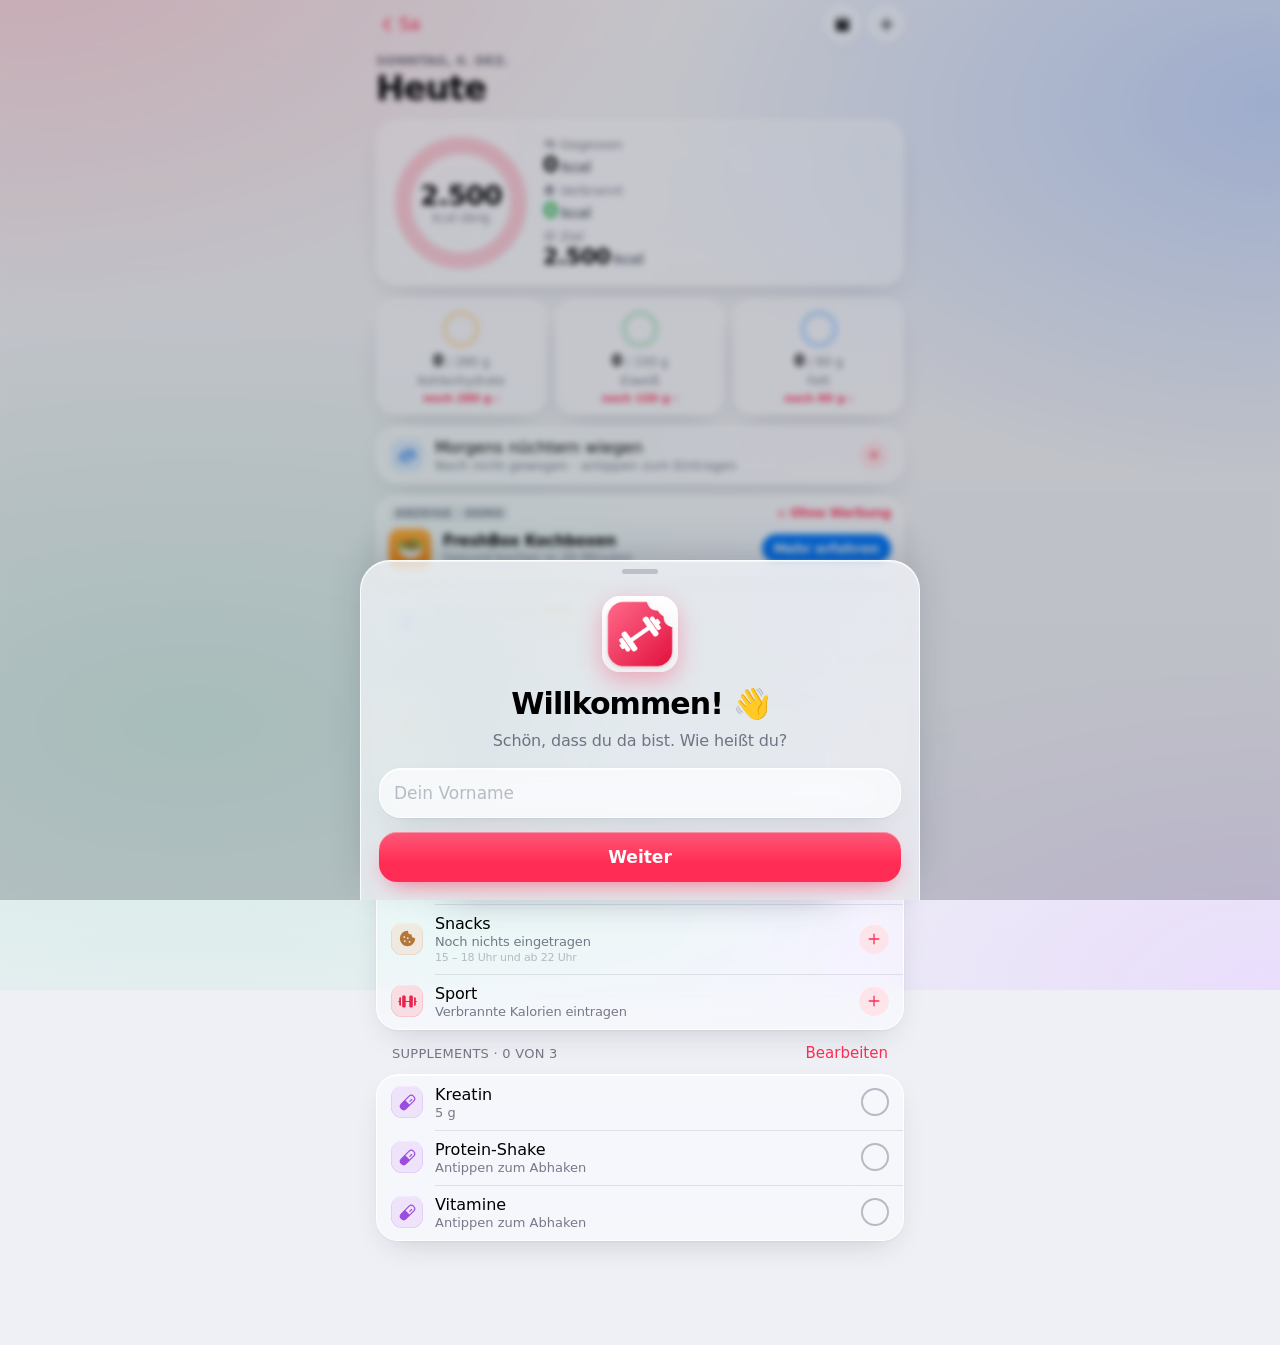
==== commit da3c8c10: "Glas-Optik: durchscheinende Karten, ruhiger Hintergrund, weniger Emojis (1.29.0) Co-Authored-By: Cla" ====
--- a/index.html
+++ b/index.html
@@ -7,8 +7,8 @@
 <meta name="mobile-web-app-capable" content="yes">
 <meta name="apple-mobile-web-app-status-bar-style" content="black-translucent">
 <meta name="apple-mobile-web-app-title" content="Biss Beta">
-<meta name="theme-color" content="#f2f2f7" media="(prefers-color-scheme: light)">
-<meta name="theme-color" content="#000000" media="(prefers-color-scheme: dark)">
+<meta name="theme-color" content="#eef0f5" media="(prefers-color-scheme: light)">
+<meta name="theme-color" content="#07080c" media="(prefers-color-scheme: dark)">
 <meta name="description" content="Biss: Kalorien- und Makro-Tracker ohne Abo. Alle Daten bleiben auf dem Gerät.">
 <link rel="manifest" href="manifest.webmanifest">
 <link rel="icon" href="icons/icon-32.png" sizes="32x32">
--- a/styles.css
+++ b/styles.css
@@ -403,3 +403,251 @@
 .it.idea .n .fit.ok { color: var(--grn); }
 .it.idea .n .fit.no { color: var(--org); }
 .it.idea .plus { margin-top: 6px; }
+.list.recipe .it { align-items: flex-start; }
+.list.recipe .no { width: 24px; height: 24px; flex: none; border-radius: 50%; display: grid; place-items: center; font-size: 13px; font-weight: 700; color: #fff; background: var(--tint); margin-top: 1px; }
+.list.recipe .n span { white-space: normal; font-size: 15px; color: var(--l1); line-height: 1.4; margin-top: 2px; }
+.list.recipe .it + .it::before { left: 52px; }
+
+/* Tägliches Wiegen */
+.wtip { display: flex; flex-direction: column; gap: 3px; }
+.wtip b { font-size: 16px; font-weight: 600; }
+.wtip span { font-size: 14px; color: var(--l2); line-height: 1.4; }
+.wbanner { box-shadow: inset 0 0 0 1px color-mix(in srgb, var(--blu) 35%, transparent); }
+.wstreak { margin-top: -4px; }
+.wstreak b { color: var(--tint); }
+.wgrid { display: grid; grid-template-columns: 1fr 1fr; gap: 8px; flex: none; }
+.wst { background: var(--sheetcard); border-radius: 14px; padding: 10px 12px; display: flex; flex-direction: column; gap: 1px; min-width: 0; }
+.wst span { font-size: 12px; color: var(--l2); font-weight: 600; text-transform: uppercase; }
+.wst b { font-size: 21px; font-weight: 700; letter-spacing: -.02em; }
+.wst em { font-style: normal; font-size: 12px; color: var(--l2); }
+.wst b.up, .it .k small.up { color: var(--grn); }
+.wst b.hi, .whi { fill: var(--org); color: var(--org); }
+.wst b.lo, .wlo { fill: var(--blu); color: var(--blu); }
+.it .k small { font-size: 13px; color: var(--l2); }
+.it .k:has(small) { text-align: right; line-height: 1.25; }
+.wlegend { display: flex; flex-wrap: wrap; gap: 4px 14px; margin-top: 8px; font-size: 12px; color: var(--l2); }
+.wlegend span { display: flex; align-items: center; gap: 5px; }
+.wlegend i { display: inline-block; width: 8px; height: 8px; border-radius: 50%; }
+.wlegend .dot { background: color-mix(in srgb, var(--blu) 45%, transparent); }
+.wlegend .line { width: 14px; height: 3px; border-radius: 2px; background: var(--blu); }
+.wlegend .hi { background: var(--org); }
+.wlegend .lo { background: var(--blu); }
+.xb.sure { width: auto; padding: 0 10px; border-radius: 14px; font-size: 13px; font-weight: 600; background: color-mix(in srgb, var(--red) 14%, transparent); }
+/* Makro-Kacheln antippbar, mit Rest bis zum Ziel */
+button.mc { border: 0; font: inherit; color: inherit; cursor: pointer; -webkit-tap-highlight-color: transparent; transition: transform .15s; }
+button.mc:active { transform: scale(.96); }
+.mc .rest { font-size: 11px; font-weight: 600; color: var(--tint); }
+.mc .rest.ok { color: var(--grn); }
+.mtop { display: flex; flex-direction: column; align-items: center; gap: 2px; text-align: center; padding: 6px 0 2px; }
+.mtop b { font-size: 40px; font-weight: 800; line-height: 1.1; }
+.mtop span { color: var(--l2); font-size: 15px; }
+.it .n .fit.ok { font-size: 12px; font-weight: 600; color: var(--grn); }
+/* Rezept-Zutaten abwählbar */
+.list.ingr .it { gap: 12px; }
+.list.ingr .it.off .n b, .list.ingr .it.off .k { color: var(--l3); text-decoration: line-through; }
+.linkbtn { display: flex; align-items: center; gap: 8px; justify-content: center; border: 0; background: var(--sheetcard); color: var(--tint); font: inherit; font-size: 15px; font-weight: 600; border-radius: 14px; padding: 12px 14px; cursor: pointer; flex: none; }
+.linkbtn .i { font-size: 18px; }
+.list.ingr .chk { padding: 0; background: transparent; cursor: pointer; }
+.list.ingr .chk.on { background: var(--grn); }
+.list.ingr .ig { display: flex; align-items: center; gap: 4px; background: color-mix(in srgb, var(--l3) 22%, transparent); border-radius: 10px; padding: 6px 10px; flex: none; }
+.list.ingr .ig input { width: 3.2em; border: 0; background: transparent; font: inherit; font-size: 16px; font-weight: 600; text-align: right; color: var(--l1); outline: none; padding: 0; }
+.list.ingr .ig span { color: var(--l2); font-size: 15px; }
+.list.ingr .it.off .ig input { color: var(--l3); }
+.it .n span.mtime { font-size: 11px; color: var(--l3); margin-top: 2px; }
+
+/* Wartung, schlichte Neon-Variante */
+#lock.neon { background: #050505; }
+#lock.neon .nx-vid { position: absolute; inset: 0; width: 100%; height: 100%; object-fit: cover; object-position: 60% 50%; pointer-events: none; filter: brightness(1.85) contrast(1.08) saturate(1.15); }
+#lock.neon .nx-dim { position: absolute; inset: 0; pointer-events: none; background: linear-gradient(180deg, rgba(0,0,0,.15) 0%, rgba(0,0,0,0) 35%, rgba(0,0,0,.2) 70%, rgba(0,0,0,.45) 100%); }
+.mx.nx { width: min(360px, 100%); }
+.nx-logo { width: 88px; height: 88px; border-radius: 22px; display: block; filter: grayscale(1) brightness(.85) contrast(1.3); box-shadow: 0 18px 50px rgba(0,0,0,.6), 0 0 0 1px rgba(255,255,255,.14); }
+.nx-txt { margin: 20px 0 0; font-size: 15px; font-weight: 500; letter-spacing: .01em; color: rgba(255,255,255,.9); text-shadow: 0 1px 12px rgba(0,0,0,.7); }
+.nx-card { width: 100%; margin-top: 32px; padding: 22px 20px 18px; border-radius: 22px; text-align: left;
+  background: rgba(30,30,32,.5); border: 1px solid rgba(255,255,255,.14); box-shadow: 0 30px 80px rgba(0,0,0,.5);
+  -webkit-backdrop-filter: blur(24px) saturate(1.2); backdrop-filter: blur(24px) saturate(1.2); }
+.nx-f { display: block; margin-bottom: 14px; }
+.nx-f span { display: block; margin: 0 0 7px 2px; font-size: 12px; font-weight: 600; letter-spacing: .06em; text-transform: uppercase; color: rgba(255,255,255,.5); }
+.nx-f input { width: 100%; box-sizing: border-box; height: 50px; padding: 0 15px; border-radius: 13px; font-size: 17px; color: #fff; outline: 0;
+  background: rgba(255,255,255,.06); border: 1px solid rgba(255,255,255,.12); transition: border-color .2s, background .2s; -webkit-appearance: none; appearance: none; }
+.nx-f input::placeholder { color: rgba(255,255,255,.28); }
+.nx-f input:focus { border-color: rgba(255,255,255,.55); background: rgba(255,255,255,.09); }
+.nx-btn { width: 100%; height: 52px; margin-top: 6px; border: 0; border-radius: 13px; font-size: 17px; font-weight: 600; color: #0b0b0c; background: #f2f2f2; transition: transform .15s, opacity .15s; }
+.nx-btn:active { transform: scale(.98); opacity: .85; }
+.nx-err { min-height: 18px; margin: 12px 0 0; font-size: 13px; font-weight: 500; text-align: center; color: #ff8a8a; }
+.nx-card.shake { animation: mxShake .45s; }
+.nx-foot { margin: 26px 0 0; font-size: 12px; color: rgba(255,255,255,.6); text-shadow: 0 1px 8px rgba(0,0,0,.7); letter-spacing: .04em; }
+
+/* Demo-Werbung und Biss Pro */
+.ad { background: var(--g1); border-radius: 14px; padding: 8px 12px 10px; border: .5px dashed var(--l3); }
+.ad-top { display: flex; justify-content: space-between; align-items: center; margin-bottom: 6px; }
+.ad-lbl { font-size: 11px; font-weight: 700; letter-spacing: .04em; text-transform: uppercase; color: var(--l2); background: var(--g2); border-radius: 6px; padding: 2px 6px; }
+.ad-off { display: flex; align-items: center; gap: 3px; font-size: 12px; font-weight: 600; color: var(--tint); }
+.ad-off .i { font-size: 11px; }
+.ad-row { display: flex; align-items: center; gap: 12px; }
+.ad-row .n { flex: 1; min-width: 0; }
+.ad-row .n b { display: block; font-size: 15px; font-weight: 600; white-space: nowrap; overflow: hidden; text-overflow: ellipsis; }
+.ad-row .n span { display: block; font-size: 13px; color: var(--l2); white-space: nowrap; overflow: hidden; text-overflow: ellipsis; }
+.ad-ic { width: 42px; height: 42px; border-radius: 11px; font-size: 22px; }
+.ad-cta { flex: none; background: var(--blu); color: #fff; font-size: 13px; font-weight: 700; padding: 7px 12px; border-radius: 16px; }
+.adfull { position: fixed; inset: 0; z-index: 95; background: var(--bg); display: flex; flex-direction: column; padding: calc(env(safe-area-inset-top, 0px) + 12px) 18px calc(env(safe-area-inset-bottom, 0px) + 18px); opacity: 0; transition: opacity .25s; }
+.adfull.in { opacity: 1; }
+.adfull-top { display: flex; justify-content: space-between; align-items: center; }
+.adfull-x { width: 34px; height: 34px; border-radius: 50%; background: var(--g2); color: var(--l1); font-weight: 700; font-size: 15px; display: flex; align-items: center; justify-content: center; }
+.adfull-x[disabled] { color: var(--l2); }
+.adfull-x .i { font-size: 15px; }
+.adfull-body { flex: 1; margin: 14px 0; border-radius: 26px; background: linear-gradient(160deg, var(--a), var(--b)); color: #fff; display: flex; flex-direction: column; align-items: center; justify-content: center; text-align: center; padding: 24px; gap: 6px; }
+.adfull-e { font-size: 92px; line-height: 1.1; filter: drop-shadow(0 8px 18px rgba(0,0,0,.2)); }
+.adfull-body h2 { margin: 8px 0 0; font-size: 30px; letter-spacing: -.02em; }
+.adfull-body p { margin: 0; font-size: 17px; opacity: .92; max-width: 280px; line-height: 1.4; }
+.adfull-cta { margin-top: 18px; background: #fff; color: #111; font-weight: 700; font-size: 17px; padding: 13px 26px; border-radius: 26px; }
+.adfull-pro { font-weight: 600; color: var(--tint); padding: 10px; font-size: 16px; }
+.pro-ic { background: linear-gradient(180deg, #ffd60a, #f5a300); }
+.pro-hello .pro-crown { width: 76px; height: 76px; border-radius: 20px; background: linear-gradient(160deg, #ffd60a, #f5a300); color: #fff; display: flex; align-items: center; justify-content: center; margin: 0 auto 6px; box-shadow: 0 8px 22px rgba(245,163,0,.35); }
+.pro-hello .pro-crown .i { font-size: 44px; }
+.pro-buy { display: flex; align-items: center; justify-content: center; gap: 8px; background: linear-gradient(180deg, #ffc93c, #f5a300); color: #3a2600; }
+.pro-buy .i { font-size: 20px; }
+.pro-code { display: flex; gap: 8px; align-items: center; background: var(--sheetcard); border-radius: 14px; padding: 6px 6px 6px 14px; }
+.pro-code input { flex: 1; min-width: 0; border: 0; background: transparent; font: inherit; font-size: 16px; color: var(--l1); letter-spacing: .04em; }
+.pro-colors { display: flex; gap: 12px; justify-content: center; flex-wrap: wrap; }
+.pro-col { width: 40px; height: 40px; border-radius: 50%; background: var(--c); box-shadow: 0 0 0 2px var(--sheet), 0 0 0 2px var(--sheet); }
+.pro-col.on { box-shadow: 0 0 0 3px var(--sheet), 0 0 0 5px var(--c); }
+.pro-tag { display: inline-block; vertical-align: 2px; font-size: 11px; font-weight: 800; letter-spacing: .06em; color: #3a2600; background: linear-gradient(180deg, #ffd60a, #f5a300); border-radius: 6px; padding: 2px 6px; margin-left: 4px; }
+.pro-tag.sm { font-size: 9px; padding: 1px 5px; vertical-align: 3px; margin-left: 6px; }
+.it .n span.pro-tag { display: inline-block; color: #3a2600; margin-top: 0; font-size: 9px; }
+
+/* =====================================================================
+   Glas-Optik (1.29): ruhiger, farbiger Hintergrund, darüber durchscheinende,
+   unscharfe Flächen mit feinem hellen Rand und weichem Schatten.
+   ===================================================================== */
+:root {
+  --bg: #eef0f5;
+  --bgimg:
+    radial-gradient(80% 55% at 0% 0%, rgba(255, 196, 206, .75), transparent 70%),
+    radial-gradient(70% 50% at 100% 18%, rgba(186, 208, 255, .8), transparent 70%),
+    radial-gradient(90% 55% at 15% 75%, rgba(198, 236, 222, .7), transparent 70%),
+    radial-gradient(70% 45% at 100% 100%, rgba(232, 214, 255, .7), transparent 70%),
+    linear-gradient(180deg, #f6f6f9, #eceef4);
+  --glass: rgba(255, 255, 255, .46);
+  --glass-hi: rgba(255, 255, 255, .78);
+  --glass-edge: rgba(255, 255, 255, .85);
+  --glass-line: rgba(255, 255, 255, .55);
+  --glass-shadow: inset 0 1px 0 rgba(255, 255, 255, .9), 0 1px 2px rgba(31, 38, 64, .04), 0 12px 32px -14px rgba(31, 38, 64, .22);
+  --blur: blur(24px) saturate(180%);
+  --g1: var(--glass); --sheetcard: rgba(255, 255, 255, .6); --g2: rgba(120, 124, 150, .1);
+  --sheet: rgba(246, 247, 251, .72); --bar: rgba(255, 255, 255, .5); --barline: rgba(255, 255, 255, .9);
+  --sep: rgba(60, 60, 90, .12); --dim: rgba(20, 24, 40, .22);
+  --l2: rgba(40, 44, 66, .62); --l3: rgba(40, 44, 66, .3);
+}
+@media (prefers-color-scheme: dark) {
+  :root {
+    --bg: #07080c;
+    --bgimg:
+      radial-gradient(80% 50% at 0% 0%, rgba(255, 55, 95, .26), transparent 70%),
+      radial-gradient(70% 50% at 100% 15%, rgba(70, 100, 230, .32), transparent 70%),
+      radial-gradient(90% 55% at 10% 80%, rgba(20, 150, 140, .2), transparent 70%),
+      radial-gradient(70% 45% at 100% 100%, rgba(130, 70, 220, .26), transparent 70%),
+      linear-gradient(180deg, #0a0b10, #06070a);
+    --glass: rgba(255, 255, 255, .065);
+    --glass-hi: rgba(255, 255, 255, .14);
+    --glass-edge: rgba(255, 255, 255, .13);
+    --glass-line: rgba(255, 255, 255, .08);
+    --glass-shadow: inset 0 1px 0 rgba(255, 255, 255, .1), 0 14px 34px -14px rgba(0, 0, 0, .7);
+    --g1: var(--glass); --sheetcard: rgba(255, 255, 255, .07); --g2: rgba(255, 255, 255, .09);
+    --sheet: rgba(24, 25, 32, .66); --bar: rgba(30, 31, 40, .45); --barline: rgba(255, 255, 255, .14);
+    --sep: rgba(255, 255, 255, .1); --dim: rgba(0, 0, 0, .45);
+    --l2: rgba(235, 235, 245, .62); --l3: rgba(235, 235, 245, .3);
+  }
+}
+
+/* Hintergrund: fest stehend hinter allem (iOS kennt kein background-attachment: fixed) */
+html { background: var(--bg); }
+body { background: transparent; }
+body::before { content: ""; position: fixed; inset: -10vh 0; z-index: -1; background: var(--bgimg); pointer-events: none; }
+.page, .adfull { background: var(--bg); background-image: var(--bgimg); }
+
+/* Glasflächen */
+.card, .list, .mc, .streak, .bkbanner, .ad, .circle, .srch, .scanbtn, .seg, .linkbtn, .pro-code, .ta,
+.nut, .bdg, .wst, .bkstate {
+  background: var(--glass); -webkit-backdrop-filter: var(--blur); backdrop-filter: var(--blur);
+  border: 1px solid var(--glass-edge); box-shadow: var(--glass-shadow);
+}
+.sheet .list, .sheet .card, .sheet .seg, .nut, .bdg, .wst, .bkstate, .linkbtn, .pro-code, .ta { background: var(--sheetcard); }
+.card, .list, .ad, .bkbanner, .nut, .bkstate, .ta, .pro-code { border-radius: 22px; }
+.mc, .bdg, .wst, .linkbtn { border-radius: 20px; }
+.mc { padding: 12px 6px 10px; }
+.card { padding: 16px 18px; }
+.ad { border-style: solid; }
+.bkbanner { box-shadow: var(--glass-shadow), inset 0 0 0 1px color-mix(in srgb, #ff8a00 30%, transparent); }
+.wbanner { box-shadow: var(--glass-shadow), inset 0 0 0 1px color-mix(in srgb, var(--blu) 30%, transparent); }
+.it + .it::before, .row-in + .row-in::before { border-top-color: var(--sep); }
+button.it:active, .it.tap:active { background: var(--glass-hi); }
+
+/* Runde Knöpfe oben, Suche, Segmente */
+.circle { width: 36px; height: 36px; color: var(--l1); }
+.circle .i { font-size: 17px; }
+.pillbtn { background: var(--glass); border: 1px solid var(--glass-edge); box-shadow: var(--glass-shadow); -webkit-backdrop-filter: var(--blur); backdrop-filter: var(--blur); }
+.srch, .scanbtn { border-radius: 16px; }
+.scanbtn { width: 50px; }
+.seg { border-radius: 14px; padding: 3px; }
+.seg button { border-radius: 11px; }
+.seg button.on { background: var(--glass-hi); box-shadow: inset 0 1px 0 rgba(255,255,255,.7), 0 2px 8px rgba(31,38,64,.12); }
+@media (prefers-color-scheme: dark) { .seg button.on { background: rgba(255,255,255,.16); box-shadow: inset 0 1px 0 rgba(255,255,255,.12), 0 2px 8px rgba(0,0,0,.3); } }
+.streak { border-radius: 99px; }
+
+/* Symbol-Kacheln: getöntes Glas statt kräftiger Verläufe */
+.ic {
+  background: color-mix(in srgb, var(--c, var(--tint)) 15%, var(--glass-hi)); color: var(--c, var(--tint)); border-radius: 11px;
+  box-shadow: inset 0 1px 0 rgba(255,255,255,.55), inset 0 0 0 .5px color-mix(in srgb, var(--c, var(--tint)) 25%, transparent);
+}
+@media (prefers-color-scheme: dark) {
+  .ic { background: color-mix(in srgb, var(--c, var(--tint)) 24%, transparent); color: color-mix(in srgb, var(--c, var(--tint)) 70%, #fff); box-shadow: inset 0 1px 0 rgba(255,255,255,.12), inset 0 0 0 .5px color-mix(in srgb, var(--c, var(--tint)) 35%, transparent); }
+}
+.ic.pro-ic { --c: #e0a100; }
+.ic.ad-ic { color: #fff; }
+.plus { background: color-mix(in srgb, var(--tint) 12%, var(--glass-hi)); box-shadow: inset 0 1px 0 rgba(255,255,255,.5); }
+@media (prefers-color-scheme: dark) { .plus { background: color-mix(in srgb, var(--tint) 20%, transparent); box-shadow: none; } }
+
+/* Tab-Leiste: schwebendes Glas */
+.tabbar {
+  height: 66px; border-radius: 33px; background: var(--bar); border: 1px solid var(--barline);
+  -webkit-backdrop-filter: blur(30px) saturate(200%); backdrop-filter: blur(30px) saturate(200%);
+  box-shadow: inset 0 1px 0 rgba(255,255,255,.7), 0 18px 40px -16px rgba(31,38,64,.35);
+}
+@media (prefers-color-scheme: dark) { .tabbar { box-shadow: inset 0 1px 0 rgba(255,255,255,.1), 0 18px 40px -12px rgba(0,0,0,.8); } }
+.tb { padding: 7px 20px; border-radius: 26px; }
+.tb.on { background: var(--glass-hi); box-shadow: inset 0 1px 0 rgba(255,255,255,.7), 0 2px 10px rgba(31,38,64,.1); }
+@media (prefers-color-scheme: dark) { .tb.on { background: rgba(255,255,255,.12); box-shadow: inset 0 1px 0 rgba(255,255,255,.12); } }
+
+/* Sheets und Seiten */
+.dim { -webkit-backdrop-filter: blur(3px); backdrop-filter: blur(3px); }
+.sheet {
+  background: var(--sheet); -webkit-backdrop-filter: blur(40px) saturate(180%); backdrop-filter: blur(40px) saturate(180%);
+  border-radius: 30px 30px 0 0; border: 1px solid var(--glass-edge); border-bottom: 0;
+  box-shadow: inset 0 1px 0 rgba(255,255,255,.6), 0 -12px 40px -10px rgba(31,38,64,.25);
+}
+@media (prefers-color-scheme: dark) { .sheet { box-shadow: inset 0 1px 0 rgba(255,255,255,.08), 0 -12px 40px -10px rgba(0,0,0,.7); } }
+.grab { background: var(--l3); opacity: .7; }
+.xb { background: var(--glass-hi); box-shadow: inset 0 1px 0 rgba(255,255,255,.5); }
+@media (prefers-color-scheme: dark) { .xb { background: rgba(255,255,255,.1); box-shadow: none; } }
+.page .sticky { background: var(--bar); -webkit-backdrop-filter: blur(30px) saturate(180%); backdrop-filter: blur(30px) saturate(180%); border-bottom: .5px solid var(--glass-line); margin-left: -16px; margin-right: -16px; padding-left: 16px; padding-right: 16px; }
+.pill, .chip { background: var(--glass); border: 1px solid var(--glass-edge); box-shadow: inset 0 1px 0 rgba(255,255,255,.5); }
+.pill.on { background: color-mix(in srgb, var(--tint) 16%, var(--glass-hi)); border-color: color-mix(in srgb, var(--tint) 30%, transparent); }
+.chip.on { border-color: transparent; }
+
+/* Knöpfe */
+.btn { border-radius: 18px; background-image: linear-gradient(180deg, rgba(255,255,255,.22), rgba(255,255,255,0) 60%);
+  box-shadow: inset 0 1px 0 rgba(255,255,255,.35), 0 10px 24px -10px color-mix(in srgb, var(--tint) 70%, transparent); }
+.btn.sec { background: var(--glass); background-image: none; border: 1px solid var(--glass-edge); box-shadow: var(--glass-shadow); -webkit-backdrop-filter: var(--blur); backdrop-filter: var(--blur); }
+.btn.del { box-shadow: none; background-image: none; }
+
+/* Meldung unten */
+#toast { background: rgba(20, 22, 30, .72); color: #fff; border: 1px solid rgba(255,255,255,.14); -webkit-backdrop-filter: blur(20px); backdrop-filter: blur(20px); box-shadow: 0 10px 30px -10px rgba(0,0,0,.4); }
+
+/* Schwächere Geräte und reduzierte Transparenz: deckende Flächen statt Unschärfe */
+@media (prefers-reduced-transparency: reduce) {
+  :root { --glass: #fff; --sheetcard: #fff; --sheet: #f2f2f7; --bar: #f9f9fb; }
+  .card, .list, .mc, .sheet, .tabbar, .page .sticky { -webkit-backdrop-filter: none; backdrop-filter: none; }
+}
+@media (prefers-reduced-transparency: reduce) and (prefers-color-scheme: dark) {
+  :root { --glass: #1c1c1e; --sheetcard: #2c2c2e; --sheet: #1c1c1e; --bar: #1c1c1e; }
+}
